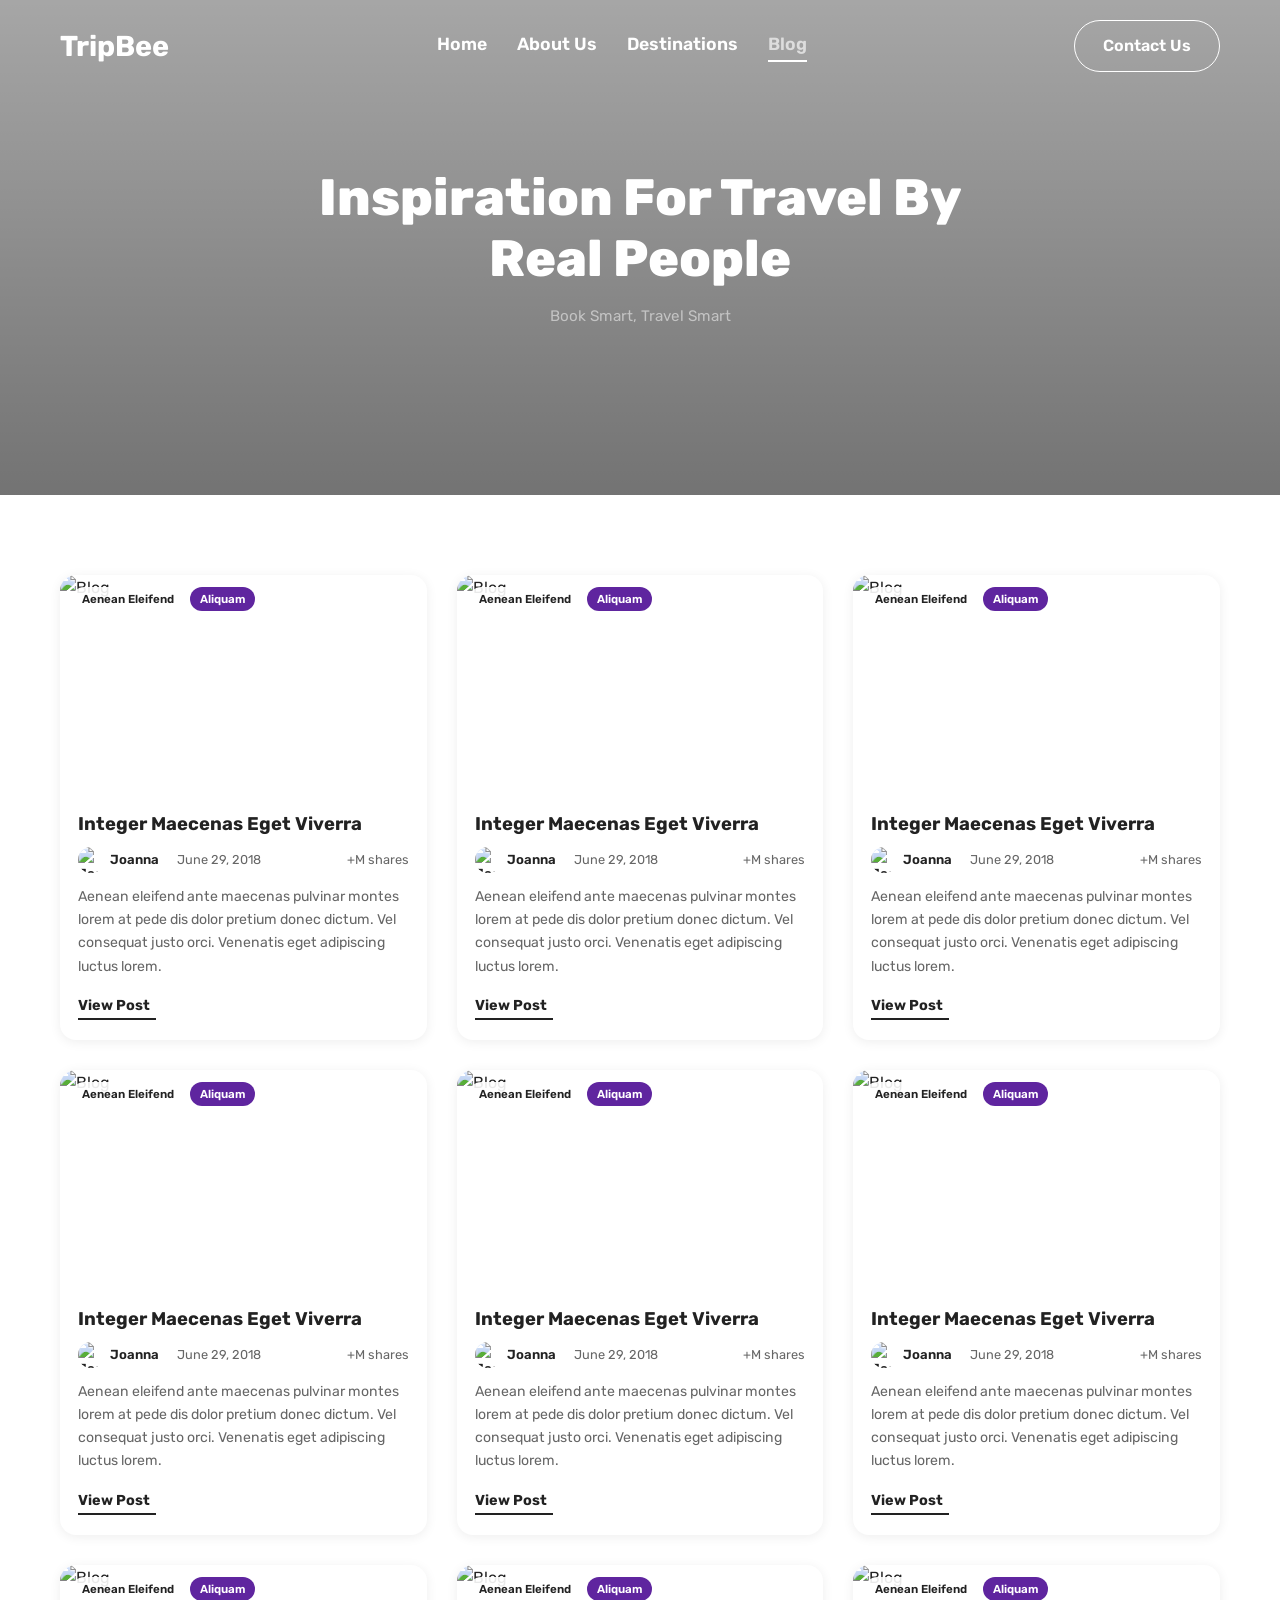
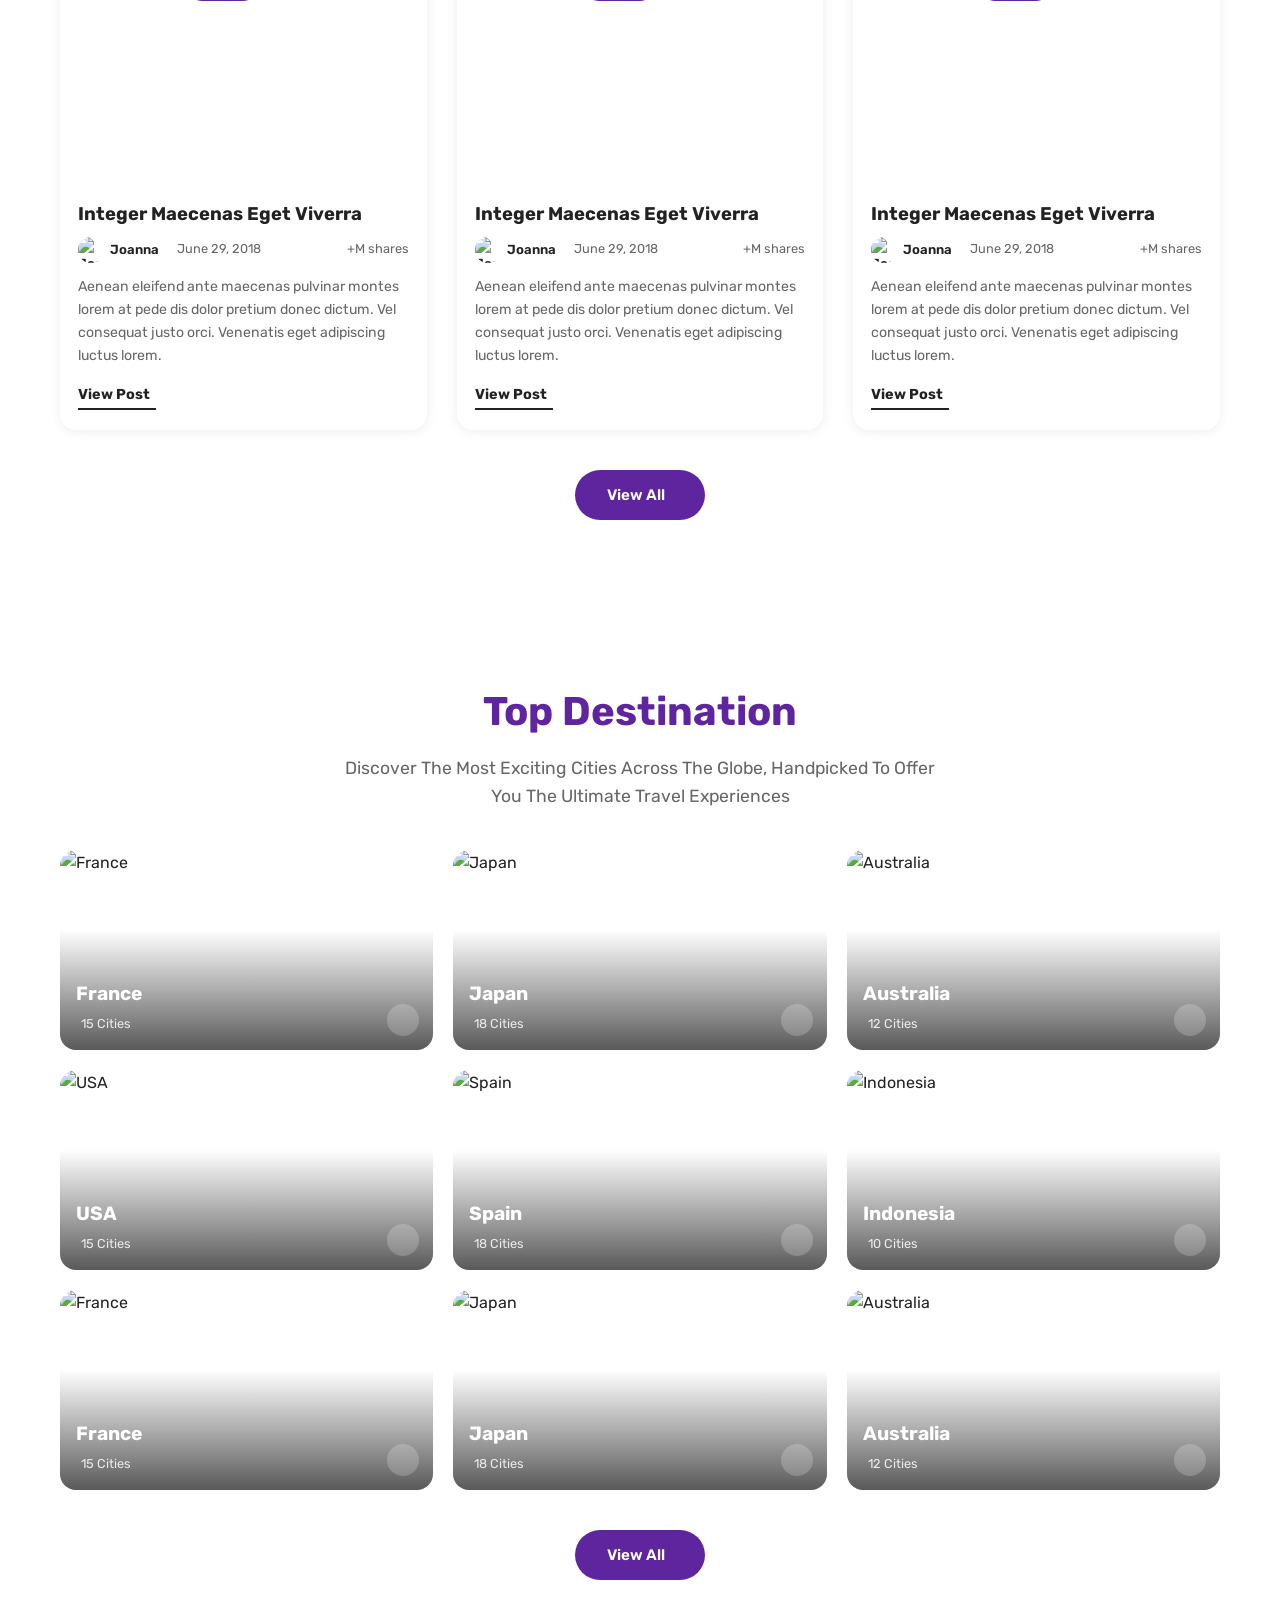
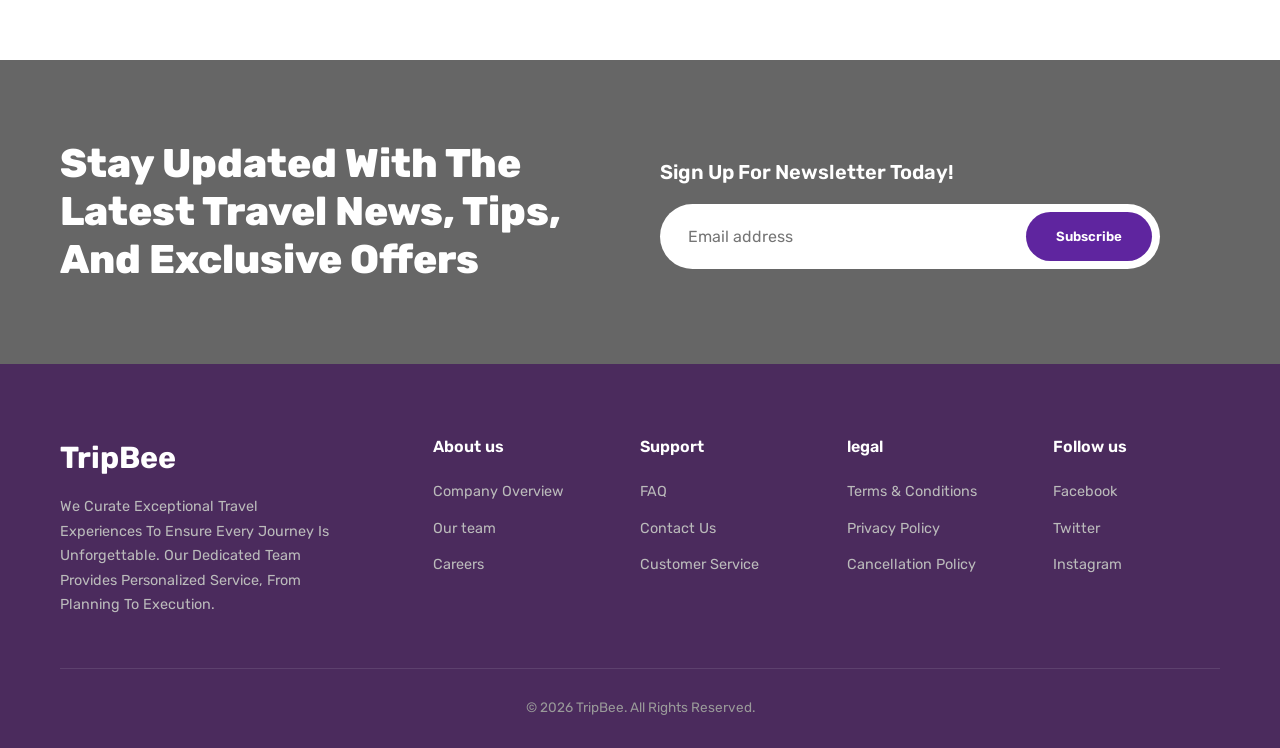
==== Blog.html @ 68df9c12 "First Commit" ====
<!DOCTYPE html>
<html lang="en">

<head>
    <meta charset="UTF-8" />
    <meta name="viewport" content="width=device-width, initial-scale=1.0" />
    <title>TripBee – Blog</title>
    <link rel="preconnect" href="https://fonts.googleapis.com" />
    <link href="https://fonts.googleapis.com/css2?family=Rubik:wght@300;400;500;600;700;800;900&display=swap"
        rel="stylesheet" />
    <!-- Hugeicons -->
    <link rel="stylesheet" href="https://cdn.hugeicons.com/font/hgi-stroke-rounded.css" />
    <link rel="stylesheet" href="style.css" />
</head>

<body class="page-blog">

    <!-- HEADER -->
    <header>
        <div class="container">
            <div class="logo">TripBee</div>
            <nav class="nav-links">
                <a href="./index.html">Home</a>
                <a href="./About.html">About Us</a>
                <a href="#">Destinations</a>
                <a href="./Blog.html" class="active">Blog</a>
            </nav>
            <a href="#" class="btn btn-outline">Contact Us</a>
        </div>
    </header>

    <!-- HERO -->
    <section class="hero">
        <h1>Inspiration For Travel By Real People</h1>
        <div class="hero-breadcrumb">
            <span>Book Smart, Travel Smart</span>
        </div>
    </section>

    <!-- BLOG SECTION -->
    <section class="blog-section">
        <div class="container">
            <div class="blog-grid">

                <!-- Card 1 -->
                <div class="blog-card">
                    <div class="blog-img-wrap">
                        <img src="https://images.unsplash.com/photo-1476514525535-07fb3b4ae5f1?w=600&h=400&fit=crop"
                            alt="Blog" />
                        <div class="blog-tags"><span class="tag">Aenean Eleifend</span><span
                                class="tag purple">Aliquam</span></div>
                        <div class="blog-bookmark"><i class="hgi hgi-bookmark-01"></i></div>
                    </div>
                    <div class="blog-body">
                        <h3 class="blog-title">Integer Maecenas Eget Viverra</h3>
                        <div class="blog-meta">
                            <div class="blog-author">
                                <img class="author-avatar" src="https://i.pravatar.cc/40?img=1" alt="Joanna" />
                                Joanna
                            </div>
                            <div class="blog-date"><i class="hgi hgi-calendar-03"></i> June 29, 2018</div>
                            <div class="blog-shares"><i class="hgi hgi-share-01"></i> +M shares</div>
                        </div>
                        <p class="blog-excerpt">Aenean eleifend ante maecenas pulvinar montes lorem at pede dis dolor
                            pretium donec dictum. Vel consequat justo orci. Venenatis eget adipiscing luctus lorem.</p>
                        <a href="#" class="view-post">View Post <i class="hgi hgi-arrow-right-01"></i></a>
                    </div>
                </div>

                <!-- Card 2 -->
                <div class="blog-card">
                    <div class="blog-img-wrap">
                        <img src="https://images.unsplash.com/photo-1501555088652-021faa106b9b?w=600&h=400&fit=crop"
                            alt="Blog" />
                        <div class="blog-tags"><span class="tag">Aenean Eleifend</span><span
                                class="tag purple">Aliquam</span></div>
                        <div class="blog-bookmark"><i class="hgi hgi-bookmark-01"></i></div>
                    </div>
                    <div class="blog-body">
                        <h3 class="blog-title">Integer Maecenas Eget Viverra</h3>
                        <div class="blog-meta">
                            <div class="blog-author">
                                <img class="author-avatar" src="https://i.pravatar.cc/40?img=5" alt="Joanna" />
                                Joanna
                            </div>
                            <div class="blog-date"><i class="hgi hgi-calendar-03"></i> June 29, 2018</div>
                            <div class="blog-shares"><i class="hgi hgi-share-01"></i> +M shares</div>
                        </div>
                        <p class="blog-excerpt">Aenean eleifend ante maecenas pulvinar montes lorem at pede dis dolor
                            pretium donec dictum. Vel consequat justo orci. Venenatis eget adipiscing luctus lorem.</p>
                        <a href="#" class="view-post">View Post <i class="hgi hgi-arrow-right-01"></i></a>
                    </div>
                </div>

                <!-- Card 3 -->
                <div class="blog-card">
                    <div class="blog-img-wrap">
                        <img src="https://images.unsplash.com/photo-1469854523086-cc02fe5d8800?w=600&h=400&fit=crop"
                            alt="Blog" />
                        <div class="blog-tags"><span class="tag">Aenean Eleifend</span><span
                                class="tag purple">Aliquam</span></div>
                        <div class="blog-bookmark"><i class="hgi hgi-bookmark-01"></i></div>
                    </div>
                    <div class="blog-body">
                        <h3 class="blog-title">Integer Maecenas Eget Viverra</h3>
                        <div class="blog-meta">
                            <div class="blog-author">
                                <img class="author-avatar" src="https://i.pravatar.cc/40?img=9" alt="Joanna" />
                                Joanna
                            </div>
                            <div class="blog-date"><i class="hgi hgi-calendar-03"></i> June 29, 2018</div>
                            <div class="blog-shares"><i class="hgi hgi-share-01"></i> +M shares</div>
                        </div>
                        <p class="blog-excerpt">Aenean eleifend ante maecenas pulvinar montes lorem at pede dis dolor
                            pretium donec dictum. Vel consequat justo orci. Venenatis eget adipiscing luctus lorem.</p>
                        <a href="#" class="view-post">View Post <i class="hgi hgi-arrow-right-01"></i></a>
                    </div>
                </div>

                <!-- Card 4 -->
                <div class="blog-card">
                    <div class="blog-img-wrap">
                        <img src="https://images.unsplash.com/photo-1528543606781-2f6e6857f318?w=600&h=400&fit=crop"
                            alt="Blog" />
                        <div class="blog-tags"><span class="tag">Aenean Eleifend</span><span
                                class="tag purple">Aliquam</span></div>
                        <div class="blog-bookmark"><i class="hgi hgi-bookmark-01"></i></div>
                    </div>
                    <div class="blog-body">
                        <h3 class="blog-title">Integer Maecenas Eget Viverra</h3>
                        <div class="blog-meta">
                            <div class="blog-author">
                                <img class="author-avatar" src="https://i.pravatar.cc/40?img=12" alt="Joanna" />
                                Joanna
                            </div>
                            <div class="blog-date"><i class="hgi hgi-calendar-03"></i> June 29, 2018</div>
                            <div class="blog-shares"><i class="hgi hgi-share-01"></i> +M shares</div>
                        </div>
                        <p class="blog-excerpt">Aenean eleifend ante maecenas pulvinar montes lorem at pede dis dolor
                            pretium donec dictum. Vel consequat justo orci. Venenatis eget adipiscing luctus lorem.</p>
                        <a href="#" class="view-post">View Post <i class="hgi hgi-arrow-right-01"></i></a>
                    </div>
                </div>

                <!-- Card 5 -->
                <div class="blog-card">
                    <div class="blog-img-wrap">
                        <img src="https://images.unsplash.com/photo-1503220317375-aaad61436b1b?w=600&h=400&fit=crop"
                            alt="Blog" />
                        <div class="blog-tags"><span class="tag">Aenean Eleifend</span><span
                                class="tag purple">Aliquam</span></div>
                        <div class="blog-bookmark"><i class="hgi hgi-bookmark-01"></i></div>
                    </div>
                    <div class="blog-body">
                        <h3 class="blog-title">Integer Maecenas Eget Viverra</h3>
                        <div class="blog-meta">
                            <div class="blog-author">
                                <img class="author-avatar" src="https://i.pravatar.cc/40?img=16" alt="Joanna" />
                                Joanna
                            </div>
                            <div class="blog-date"><i class="hgi hgi-calendar-03"></i> June 29, 2018</div>
                            <div class="blog-shares"><i class="hgi hgi-share-01"></i> +M shares</div>
                        </div>
                        <p class="blog-excerpt">Aenean eleifend ante maecenas pulvinar montes lorem at pede dis dolor
                            pretium donec dictum. Vel consequat justo orci. Venenatis eget adipiscing luctus lorem.</p>
                        <a href="#" class="view-post">View Post <i class="hgi hgi-arrow-right-01"></i></a>
                    </div>
                </div>

                <!-- Card 6 -->
                <div class="blog-card">
                    <div class="blog-img-wrap">
                        <img src="https://images.unsplash.com/photo-1488085061387-422e29b40080?w=600&h=400&fit=crop"
                            alt="Blog" />
                        <div class="blog-tags"><span class="tag">Aenean Eleifend</span><span
                                class="tag purple">Aliquam</span></div>
                        <div class="blog-bookmark"><i class="hgi hgi-bookmark-01"></i></div>
                    </div>
                    <div class="blog-body">
                        <h3 class="blog-title">Integer Maecenas Eget Viverra</h3>
                        <div class="blog-meta">
                            <div class="blog-author">
                                <img class="author-avatar" src="https://i.pravatar.cc/40?img=20" alt="Joanna" />
                                Joanna
                            </div>
                            <div class="blog-date"><i class="hgi hgi-calendar-03"></i> June 29, 2018</div>
                            <div class="blog-shares"><i class="hgi hgi-share-01"></i> +M shares</div>
                        </div>
                        <p class="blog-excerpt">Aenean eleifend ante maecenas pulvinar montes lorem at pede dis dolor
                            pretium donec dictum. Vel consequat justo orci. Venenatis eget adipiscing luctus lorem.</p>
                        <a href="#" class="view-post">View Post <i class="hgi hgi-arrow-right-01"></i></a>
                    </div>
                </div>

                <!-- Card 7 -->
                <div class="blog-card">
                    <div class="blog-img-wrap">
                        <img src="https://images.unsplash.com/photo-1507525428034-b723cf961d3e?w=600&h=400&fit=crop"
                            alt="Blog" />
                        <div class="blog-tags"><span class="tag">Aenean Eleifend</span><span
                                class="tag purple">Aliquam</span></div>
                        <div class="blog-bookmark"><i class="hgi hgi-bookmark-01"></i></div>
                    </div>
                    <div class="blog-body">
                        <h3 class="blog-title">Integer Maecenas Eget Viverra</h3>
                        <div class="blog-meta">
                            <div class="blog-author">
                                <img class="author-avatar" src="https://i.pravatar.cc/40?img=23" alt="Joanna" />
                                Joanna
                            </div>
                            <div class="blog-date"><i class="hgi hgi-calendar-03"></i> June 29, 2018</div>
                            <div class="blog-shares"><i class="hgi hgi-share-01"></i> +M shares</div>
                        </div>
                        <p class="blog-excerpt">Aenean eleifend ante maecenas pulvinar montes lorem at pede dis dolor
                            pretium donec dictum. Vel consequat justo orci. Venenatis eget adipiscing luctus lorem.</p>
                        <a href="#" class="view-post">View Post <i class="hgi hgi-arrow-right-01"></i></a>
                    </div>
                </div>

                <!-- Card 8 -->
                <div class="blog-card">
                    <div class="blog-img-wrap">
                        <img src="https://images.unsplash.com/photo-1469854523086-cc02fe5d8800?w=600&h=400&fit=crop"
                            alt="Blog" />
                        <div class="blog-tags"><span class="tag">Aenean Eleifend</span><span
                                class="tag purple">Aliquam</span></div>
                        <div class="blog-bookmark"><i class="hgi hgi-bookmark-01"></i></div>
                    </div>
                    <div class="blog-body">
                        <h3 class="blog-title">Integer Maecenas Eget Viverra</h3>
                        <div class="blog-meta">
                            <div class="blog-author">
                                <img class="author-avatar" src="https://i.pravatar.cc/40?img=27" alt="Joanna" />
                                Joanna
                            </div>
                            <div class="blog-date"><i class="hgi hgi-calendar-03"></i> June 29, 2018</div>
                            <div class="blog-shares"><i class="hgi hgi-share-01"></i> +M shares</div>
                        </div>
                        <p class="blog-excerpt">Aenean eleifend ante maecenas pulvinar montes lorem at pede dis dolor
                            pretium donec dictum. Vel consequat justo orci. Venenatis eget adipiscing luctus lorem.</p>
                        <a href="#" class="view-post">View Post <i class="hgi hgi-arrow-right-01"></i></a>
                    </div>
                </div>

                <!-- Card 9 -->
                <div class="blog-card">
                    <div class="blog-img-wrap">
                        <img src="https://images.unsplash.com/photo-1452421822248-d4c2b47f0c81?w=600&h=400&fit=crop"
                            alt="Blog" />
                        <div class="blog-tags"><span class="tag">Aenean Eleifend</span><span
                                class="tag purple">Aliquam</span></div>
                        <div class="blog-bookmark"><i class="hgi hgi-bookmark-01"></i></div>
                    </div>
                    <div class="blog-body">
                        <h3 class="blog-title">Integer Maecenas Eget Viverra</h3>
                        <div class="blog-meta">
                            <div class="blog-author">
                                <img class="author-avatar" src="https://i.pravatar.cc/40?img=30" alt="Joanna" />
                                Joanna
                            </div>
                            <div class="blog-date"><i class="hgi hgi-calendar-03"></i> June 29, 2018</div>
                            <div class="blog-shares"><i class="hgi hgi-share-01"></i> +M shares</div>
                        </div>
                        <p class="blog-excerpt">Aenean eleifend ante maecenas pulvinar montes lorem at pede dis dolor
                            pretium donec dictum. Vel consequat justo orci. Venenatis eget adipiscing luctus lorem.</p>
                        <a href="#" class="view-post">View Post <i class="hgi hgi-arrow-right-01"></i></a>
                    </div>
                </div>

            </div><!-- /blog-grid -->

            <div class="view-all-wrap">
                <a href="#" class="btn-view-all">View All <i class="hgi hgi-arrow-right-01"></i></a>
            </div>
        </div>
    </section>

    <!-- TOP DESTINATION -->
    <section class="destinations">
        <div class="container">
            <h2 class="section-title text-center">Top Destination</h2>
            <p class="section-subtitle text-center">Discover The Most Exciting Cities Across The Globe, Handpicked To
                Offer You The Ultimate Travel Experiences</p>

            <div class="dest-grid">

                <div class="dest-card">
                    <img src="https://images.unsplash.com/photo-1499856871958-5b9357976b82?w=600&h=400&fit=crop"
                        alt="France" />
                    <div class="dest-overlay">
                        <div class="dest-name">France</div>
                        <div class="dest-cities"><i class="hgi hgi-building-04"></i> 15 Cities</div>
                    </div>
                    <div class="dest-arrow"><i class="hgi hgi-arrow-right-01"></i></div>
                </div>

                <div class="dest-card">
                    <img src="https://images.unsplash.com/photo-1490806843957-31f4c9a91c65?w=600&h=400&fit=crop"
                        alt="Japan" />
                    <div class="dest-overlay">
                        <div class="dest-name">Japan</div>
                        <div class="dest-cities"><i class="hgi hgi-building-04"></i> 18 Cities</div>
                    </div>
                    <div class="dest-arrow"><i class="hgi hgi-arrow-right-01"></i></div>
                </div>

                <div class="dest-card">
                    <img src="https://images.unsplash.com/photo-1506973035872-a4ec16b8e8d9?w=600&h=400&fit=crop"
                        alt="Australia" />
                    <div class="dest-overlay">
                        <div class="dest-name">Australia</div>
                        <div class="dest-cities"><i class="hgi hgi-building-04"></i> 12 Cities</div>
                    </div>
                    <div class="dest-arrow"><i class="hgi hgi-arrow-right-01"></i></div>
                </div>

                <div class="dest-card">
                    <img src="https://images.unsplash.com/photo-1485738422979-f5c462d49f74?w=600&h=400&fit=crop"
                        alt="USA" />
                    <div class="dest-overlay">
                        <div class="dest-name">USA</div>
                        <div class="dest-cities"><i class="hgi hgi-building-04"></i> 15 Cities</div>
                    </div>
                    <div class="dest-arrow"><i class="hgi hgi-arrow-right-01"></i></div>
                </div>

                <div class="dest-card">
                    <img src="https://images.unsplash.com/photo-1539037116277-4db20889f2d4?w=600&h=400&fit=crop"
                        alt="Spain" />
                    <div class="dest-overlay">
                        <div class="dest-name">Spain</div>
                        <div class="dest-cities"><i class="hgi hgi-building-04"></i> 18 Cities</div>
                    </div>
                    <div class="dest-arrow"><i class="hgi hgi-arrow-right-01"></i></div>
                </div>

                <div class="dest-card">
                    <img src="https://images.unsplash.com/photo-1537996194471-e657df975ab4?w=600&h=400&fit=crop"
                        alt="Indonesia" />
                    <div class="dest-overlay">
                        <div class="dest-name">Indonesia</div>
                        <div class="dest-cities"><i class="hgi hgi-building-04"></i> 10 Cities</div>
                    </div>
                    <div class="dest-arrow"><i class="hgi hgi-arrow-right-01"></i></div>
                </div>

                <div class="dest-card">
                    <img src="https://images.unsplash.com/photo-1499856871958-5b9357976b82?w=600&h=400&fit=crop"
                        alt="France" />
                    <div class="dest-overlay">
                        <div class="dest-name">France</div>
                        <div class="dest-cities"><i class="hgi hgi-building-04"></i> 15 Cities</div>
                    </div>
                    <div class="dest-arrow"><i class="hgi hgi-arrow-right-01"></i></div>
                </div>

                <div class="dest-card">
                    <img src="https://images.unsplash.com/photo-1490806843957-31f4c9a91c65?w=600&h=400&fit=crop"
                        alt="Japan" />
                    <div class="dest-overlay">
                        <div class="dest-name">Japan</div>
                        <div class="dest-cities"><i class="hgi hgi-building-04"></i> 18 Cities</div>
                    </div>
                    <div class="dest-arrow"><i class="hgi hgi-arrow-right-01"></i></div>
                </div>

                <div class="dest-card">
                    <img src="https://images.unsplash.com/photo-1506973035872-a4ec16b8e8d9?w=600&h=400&fit=crop"
                        alt="Australia" />
                    <div class="dest-overlay">
                        <div class="dest-name">Australia</div>
                        <div class="dest-cities"><i class="hgi hgi-building-04"></i> 12 Cities</div>
                    </div>
                    <div class="dest-arrow"><i class="hgi hgi-arrow-right-01"></i></div>
                </div>

            </div><!-- /dest-grid -->

            <div class="view-all-wrap">
                <a href="#" class="btn-view-all">View All <i class="hgi hgi-arrow-right-01"></i></a>
            </div>
        </div>
    </section>

    <!-- NEWSLETTER -->
    <section class="newsletter">
        <div class="container">
            <h2>Stay Updated With The Latest Travel News, Tips, And Exclusive Offers</h2>
            <div class="newsletter-right">
                <p>Sign Up For Newsletter Today!</p>
                <div class="newsletter-form">
                    <input type="email" placeholder="Email address" />
                    <button>Subscribe</button>
                </div>
            </div>
        </div>
    </section>

    <!-- FOOTER -->
    <footer>
        <div class="container">
            <div class="footer-grid">
                <div class="footer-brand">
                    <h3>TripBee</h3>
                    <p>We Curate Exceptional Travel Experiences To Ensure Every Journey Is Unforgettable. Our Dedicated
                        Team Provides Personalized Service, From Planning To Execution.</p>
                </div>
                <div class="footer-col">
                    <h4>About us</h4>
                    <ul>
                        <li><a href="#">Company Overview</a></li>
                        <li><a href="#">Our team</a></li>
                        <li><a href="#">Careers</a></li>
                    </ul>
                </div>
                <div class="footer-col">
                    <h4>Support</h4>
                    <ul>
                        <li><a href="#">FAQ</a></li>
                        <li><a href="#">Contact Us</a></li>
                        <li><a href="#">Customer Service</a></li>
                    </ul>
                </div>
                <div class="footer-col">
                    <h4>legal</h4>
                    <ul>
                        <li><a href="#">Terms &amp; Conditions</a></li>
                        <li><a href="#">Privacy Policy</a></li>
                        <li><a href="#">Cancellation Policy</a></li>
                    </ul>
                </div>
                <div class="footer-col">
                    <h4>Follow us</h4>
                    <ul>
                        <li><a href="#">Facebook</a></li>
                        <li><a href="#">Twitter</a></li>
                        <li><a href="#">Instagram</a></li>
                    </ul>
                </div>
            </div>
            <div class="footer-bottom">
                <p>&copy; 2026 TripBee. All Rights Reserved.</p>
            </div>
        </div>
    </footer>

</body>

</html>
---- style.css ----
@import url('https://fonts.googleapis.com/css2?family=Rubik:wght@300;400;500;600;700;800;900&display=swap');

:root {
  --primary: #5f259f;
  --primary-hover: #4a1c7c;
  --dark-bg: #2d1c4d;
  --text-dark: #222222;
  --text-light: #666666;
  --white: #ffffff;
  --light-gray: #f4f4f4;
  --border-color: #e0e0e0;
  --border-radius-sm: 8px;
  --border-radius-md: 16px;
  --border-radius-lg: 24px;
}

* {
  margin: 0;
  padding: 0;
  box-sizing: border-box;
  font-family: 'Rubik', sans-serif;
}

body {
  color: var(--text-dark);
  line-height: 1.6;
  overflow-x: hidden;
}

a {
  text-decoration: none;
  color: inherit;
}

ul {
  list-style: none;
}

/* ── UTILITIES ── */
.container {
  max-width: 1200px;
  margin: 0 auto;
  padding: 0 20px;
}

.text-center {
  text-align: center;
}

.text-left {
  text-align: left;
}

.section-title {
  font-size: 2.5rem;
  font-weight: 700;
  margin-bottom: 10px;
  color: var(--primary);
}

.section-title span {
  color: var(--primary);
}

.section-subtitle {
  color: var(--text-light);
  max-width: 600px;
  margin: 0 auto 40px auto;
  font-size: 1.1rem;
}

.btn {
  display: inline-block;
  padding: 12px 28px;
  border-radius: 30px;
  font-weight: 600;
  cursor: pointer;
  transition: all 0.3s ease;
  border: none;
  font-size: 1rem;
}

.btn-primary {
  background-color: var(--primary);
  color: var(--white);
}

.btn-primary:hover {
  background-color: var(--primary-hover);
}

.btn-outline {
  background-color: transparent;
  color: var(--white);
  border: 1px solid var(--white);
}

.btn-outline:hover {
  background-color: var(--white);
  color: var(--text-dark);
}

.btn-outline-primary {
  background-color: transparent;
  color: var(--primary);
  border: 1px solid var(--primary);
}

.btn-outline-primary:hover {
  background-color: var(--primary);
  color: var(--white);
}

/* ── HEADER & NAV ── */
header {
  position: absolute;
  top: 0;
  left: 0;
  width: 100%;
  z-index: 100;
  padding: 20px 0;
}

header .container {
  display: flex;
  justify-content: space-between;
  align-items: center;
}

.logo {
  font-size: 1.8rem;
  font-weight: 700;
  color: var(--white);
}

.nav-links {
  display: flex;
  gap: 30px;
}

.nav-links a {
  color: var(--white);
  font-weight: 600;
  font-size: 1.1rem;
  transition: color 0.3s;
}

.nav-links a:hover,
.nav-links a.active {
  color: #ddd;
}

.nav-links a.active {
  border-bottom: 2px solid var(--white);
  padding-bottom: 2px;
}

.mobile-menu-btn {
  display: none;
  color: var(--white);
  font-size: 1.5rem;
  background: none;
  border: none;
  cursor: pointer;
}

/* ── HERO (shared base) ── */
.hero {
  height: 100vh;
  min-height: 600px;
  background: linear-gradient(rgba(0, 0, 0, 0.4), rgba(0, 0, 0, 0.6)), url('assets/images/home/1.png') center/cover no-repeat;
  display: flex;
  flex-direction: column;
  justify-content: center;
  align-items: center;
  text-align: center;
  color: var(--white);
  padding: 0 20px;
}

.hero h1 {
  font-size: 4rem;
  font-weight: 800;
  margin-bottom: 20px;
  line-height: 1.2;
  max-width: 800px;
  text-transform: capitalize;
}

.hero p {
  font-size: 1.2rem;
  margin-bottom: 40px;
  max-width: 700px;
  opacity: 0.9;
}

/* Hero – About page override */
body.page-about .hero {
  height: 60vh;
  min-height: 420px;
  background: linear-gradient(rgba(0, 0, 0, .45), rgba(0, 0, 0, .65)),
    url('https://images.unsplash.com/photo-1506905925346-21bda4d32df4?w=1600') center/cover no-repeat;
}

body.page-about .hero h1 {
  font-size: 3.5rem;
  margin-bottom: 8px;
}

body.page-about .hero p {
  font-size: 1.1rem;
  opacity: .85;
  margin-bottom: 28px;
}

/* Hero – Blog page override */
body.page-blog .hero {
  height: 55vh;
  min-height: 380px;
  background: linear-gradient(rgba(0, 0, 0, .35), rgba(0, 0, 0, .55)),
    url('https://images.unsplash.com/photo-1501854140801-50d01698950b?w=1600') center/cover no-repeat;
}

body.page-blog .hero h1 {
  font-size: 3.2rem;
  margin-bottom: 14px;
  max-width: 700px;
}

/* ── SEARCH BAR (index) ── */
.search-bar {
  background: var(--white);
  padding: 10px;
  border-radius: 50px;
  display: flex;
  align-items: center;
  width: 100%;
  max-width: 700px;
  box-shadow: 0 10px 30px rgba(0, 0, 0, 0.2);
}

.search-input {
  flex: 1;
  border: none;
  padding: 15px 20px;
  font-size: 1.1rem;
  border-radius: 50px;
  outline: none;
  color: var(--text-dark);
}

.search-input::placeholder {
  color: #999;
}

.search-btn {
  background-color: var(--white);
  color: var(--primary);
  border: none;
  padding: 15px 30px;
  border-radius: 50px;
  font-size: 1.1rem;
  font-weight: 600;
  cursor: pointer;
  transition: background 0.3s;
}

.search-btn:hover {
  background-color: var(--primary-hover);
}

/* ── SOCIAL ICONS ── */
.social-icons {
  margin-top: 50px;
  display: flex;
  gap: 15px;
  align-items: center;
  justify-content: center;
}

body.page-about .social-icons {
  margin-top: 0;
  gap: 12px;
}

.social-icon {
  width: 40px;
  height: 40px;
  border-radius: 50%;
  border: 1px solid rgba(255, 255, 255, 0.5);
  display: flex;
  align-items: center;
  justify-content: center;
  color: var(--white);
  transition: all 0.3s;
  cursor: pointer;
}

body.page-about .social-icon {
  width: 38px;
  height: 38px;
  font-size: .95rem;
}

.social-icon:hover {
  background: var(--white);
  color: var(--text-dark);
}

/* ── HERO BREADCRUMB (blog) ── */
.hero-breadcrumb {
  display: flex;
  gap: 8px;
  align-items: center;
  font-size: .95rem;
  opacity: .85;
}

.hero-breadcrumb span {
  opacity: .6;
}

/* ── INTRO SECTION (index) ── */
.intro {
  padding: 80px 0;
}

.intro .container {
  display: flex;
  align-items: center;
  gap: 60px;
}

.intro-content {
  flex: 1;
}

.intro-content h2 {
  font-size: 2.8rem;
  line-height: 1.2;
  margin-bottom: 20px;
  color: var(--text-dark);
}

.intro-content h2 span {
  color: var(--primary);
}

.intro-content p {
  color: var(--text-light);
  margin-bottom: 40px;
  font-size: 1.1rem;
}

.stats {
  display: flex;
  gap: 40px;
}

.intro-images {
  flex: 1;
  display: grid;
  grid-template-columns: 1fr 1fr;
  grid-template-rows: auto auto;
  gap: 20px;
}

.img-large {
  grid-column: 1 / -1;
  height: 250px;
  border-radius: var(--border-radius-md);
  object-fit: cover;
  width: 100%;
}

.img-small {
  height: 150px;
  border-radius: var(--border-radius-md);
  object-fit: cover;
  width: 100%;
}

/* ── GATEWAY / INTRO (about) ── */
.gateway {
  padding: 80px 0;
}

.gateway .container {
  display: flex;
  align-items: flex-start;
  gap: 60px;
}

.gateway-left {
  flex: 1;
}

.gateway-left h2 {
  font-size: 2.4rem;
  font-weight: 700;
  margin-bottom: 16px;
  color: var(--text-dark);
}

.gateway-left h2 span {
  color: var(--primary);
}

.gateway-left p {
  color: var(--text-light);
  font-size: 1rem;
  line-height: 1.7;
}

/* ── TIMELINE (about) ── */
.timeline {
  padding: 40px 0 80px;
}

.timeline-grid {
  display: grid;
  grid-template-columns: repeat(4, 1fr);
  gap: 24px;
  margin-top: 0;
}

.timeline-item {
  position: relative;
}

.timeline-year {
  display: inline-flex;
  align-items: center;
  gap: 6px;
  color: var(--primary);
  font-weight: 700;
  font-size: 1rem;
  margin-bottom: 10px;
}

.timeline-year::before {
  content: '✦';
  font-size: .7rem;
}

.timeline-item h4 {
  font-size: 1.05rem;
  font-weight: 700;
  margin-bottom: 8px;
  color: var(--text-dark);
}

.timeline-item p {
  font-size: .9rem;
  color: var(--text-light);
  line-height: 1.6;
}

/* ── VIDEO SECTION (about) ── */
.video-section {
  padding: 60px 0;
  background: var(--white);
}

.video-section .section-title {
  color: var(--text-dark);
  text-align: center;
}

.video-section .section-title span {
  color: var(--primary);
}

.video-wrapper {
  position: relative;
  margin-top: 30px;
  border-radius: var(--border-radius-lg);
  overflow: hidden;
  height: 420px;
  background: url('https://images.unsplash.com/photo-1501854140801-50d01698950b?w=1400') center/cover no-repeat;
}

.video-overlay {
  position: absolute;
  inset: 0;
  background: rgba(0, 0, 0, .3);
  display: flex;
  align-items: center;
  justify-content: center;
}

.play-btn {
  width: 70px;
  height: 70px;
  border-radius: 50%;
  background: rgba(255, 255, 255, .9);
  display: flex;
  align-items: center;
  justify-content: center;
  font-size: 1.6rem;
  color: var(--primary);
  cursor: pointer;
  transition: transform .3s;
}

.play-btn:hover {
  transform: scale(1.1);
}

/* ── VISION & MISSION (about) ── */
.vision-mission {
  padding: 80px 0;
}

.vision-mission .container {
  display: flex;
  gap: 60px;
  align-items: flex-start;
}

.vision-col {
  flex: 1;
}

.vision-col h2 {
  font-size: 2rem;
  font-weight: 700;
  margin-bottom: 16px;
  color: var(--text-dark);
}

.vision-col p {
  color: var(--text-light);
  font-size: .95rem;
  margin-bottom: 30px;
}

.vision-img {
  width: 100%;
  height: 280px;
  object-fit: cover;
  border-radius: var(--border-radius-md);
  background: url('https://images.unsplash.com/photo-1464822759023-fed622ff2c3b?w=800') center/cover;
}

.mission-col {
  flex: 1;
}

.mission-col h2 {
  font-size: 2rem;
  font-weight: 700;
  margin-bottom: 20px;
  color: var(--text-dark);
}

.mission-item {
  display: flex;
  gap: 16px;
  margin-bottom: 24px;
  align-items: flex-start;
}

.mission-num {
  min-width: 28px;
  height: 28px;
  border-radius: 50%;
  background: var(--primary);
  color: var(--white);
  font-size: .85rem;
  font-weight: 700;
  display: flex;
  align-items: center;
  justify-content: center;
  margin-top: 2px;
}

.mission-text h4 {
  font-size: 1rem;
  font-weight: 700;
  margin-bottom: 4px;
  color: var(--text-dark);
}

.mission-text p {
  font-size: .88rem;
  color: var(--text-light);
  line-height: 1.6;
}

/* ── STATS BANNER (about) ── */
.stats-banner {
  background: var(--dark-bg);
  padding: 60px 0;
}

.stats-banner .container {
  display: flex;
  justify-content: center;
  gap: 80px;
}

.stats-banner .stat-item {
  text-align: center;
}

.stats-banner .stat-item h3 {
  font-size: 2.8rem;
  font-weight: 800;
  color: var(--white);
  margin-bottom: 6px;
}

.stats-banner .stat-item p {
  color: #bbb;
  font-size: .95rem;
}

/* ── STAT ITEM (index intro) ── */
.stat-item h3 {
  font-size: 2.2rem;
  font-weight: 800;
  color: var(--text-dark);
  margin-bottom: 5px;
}

.stat-item p {
  color: var(--text-light);
  font-size: 0.95rem;
  margin: 0;
}

/* ── DIVERSE TOURS CAROUSEL (index) ── */
.diverse-tours {
  padding: 80px 0;
  background-color: var(--white);
}

.tours-header {
  text-align: center;
  margin-bottom: 40px;
  position: relative;
}

.carousel-controls {
  display: flex;
  justify-content: center;
  gap: 15px;
  margin-bottom: 40px;
}

.control-btn {
  width: 75px;
  height: 46px;
  border-radius: 30px;
  border: 1px solid var(--primary);
  background: transparent;
  color: var(--primary);
  display: flex;
  align-items: center;
  justify-content: center;
  cursor: pointer;
  transition: all 0.3s;
  font-size: 1.1rem;
}

.control-btn.active,
.control-btn:hover {
  background: rgba(95, 37, 159, 0.9);
  border-color: rgba(95, 37, 159, 0.9);
  color: var(--white);
}

.tours-grid {
  display: grid;
  grid-template-columns: repeat(4, 1fr);
  gap: 20px;
}

.tour-card-tall {
  position: relative;
  height: 420px;
  border-radius: 24px;
  overflow: hidden;
  cursor: pointer;
  transition: transform 0.4s ease, box-shadow 0.4s ease;
}

.tour-card-tall:hover {
  transform: translateY(-8px);
  box-shadow: 0 16px 32px rgba(0, 0, 0, 0.15);
}

.tour-card-tall>img {
  width: 100%;
  height: 100%;
  object-fit: cover;
  transition: transform 0.6s ease;
}

.tour-card-tall:hover>img {
  transform: scale(1.06);
}

.tour-card-overlay {
  position: absolute;
  bottom: 0;
  left: 0;
  width: 100%;
  padding: 60px 20px 25px;
  background: linear-gradient(transparent, rgba(0, 0, 0, 0.85));
  color: var(--white);
  text-align: center;
  display: flex;
  flex-direction: column;
  align-items: center;
}

.tour-card-overlay h3 {
  font-size: 2rem;
  font-weight: 700;
  margin-bottom: 5px;
  letter-spacing: -0.5px;
}

.tour-country {
  font-size: 0.95rem;
  color: #ebebeb;
  margin-bottom: 12px;
  display: flex;
  align-items: center;
  justify-content: center;
  gap: 8px;
}

.flag-icon {
  width: 24px;
  height: 24px;
  border-radius: 50%;
  object-fit: cover;
}

.tour-stats {
  font-size: 0.85rem;
  color: #ffffff;
  font-weight: 500;
}

.tour-btn {
  background: var(--white);
  color: var(--primary);
  border: none;
  padding: 10px 24px;
  border-radius: 30px;
  font-size: 0.9rem;
  font-weight: 700;
  cursor: pointer;
  transition: 0.3s;
  box-shadow: 0 4px 10px rgba(0, 0, 0, 0.2);
}

.tour-btn:hover {
  background: #f8f8f8;
  transform: translateY(-2px);
}

/* ── WHY CHOOSE ── */
.why-choose {
  padding: 80px 0;
}

.why-choose .container {
  display: flex;
  align-items: center;
  gap: 60px;
}

.why-img-wrap {
  flex: 1;
}

.why-img {
  flex: 1;
  width: 55%;
  height: 450px;
  border-radius: var(--border-radius-lg);
  object-fit: cover;
  display: block;
}

body.page-about .why-img {
  height: 460px;
  background: url('https://images.unsplash.com/photo-1506905925346-21bda4d32df4?w=800') center/cover;
}

.why-content {
  flex: 1;
}

.why-content h2 {
  font-size: 2.5rem;
  font-weight: 700;
  margin-bottom: 30px;
}

.why-content h2 span {
  color: var(--primary);
}

.features-grid {
  display: grid;
  grid-template-columns: 1fr 1fr;
  gap: 30px;
}

.feature-item {
  display: flex;
  flex-direction: column;
  gap: 15px;
}

.feature-icon {
  width: 50px;
  height: 50px;
  background-color: rgba(250, 250, 250, 0.1);
  color: var(--primary);
  border-radius: 12px;
  display: flex;
  align-items: center;
  justify-content: center;
  font-size: 1.5rem;
}

.feature-item h3 {
  font-size: 1.2rem;
  color: var(--text-dark);
}

.feature-item p {
  color: var(--text-light);
  font-size: 0.95rem;
}

/* ── POPULAR TOURS (index) ── */
.popular-bg {
  padding: 80px 0;
  background-color: var(--white);
}

.popular-bg .section-header {
  text-align: center;
  margin-bottom: 40px;
}

.popular-grid {
  display: grid;
  grid-template-columns: repeat(3, 1fr);
  gap: 30px;
  margin-top: 40px;
  max-width: 1200px;
  margin-left: auto;
  margin-right: auto;
  padding: 0 20px;
}

.popular-card {
  display: flex;
  flex-direction: column;
}

.popular-card img {
  height: 380px;
  width: 100%;
  object-fit: cover;
  border-radius: var(--border-radius-lg);
  margin-bottom: 20px;
}

.popular-info {
  display: flex;
  justify-content: space-between;
  align-items: flex-start;
  padding: 0 5px;
}

.popular-info-left {
  display: flex;
  flex-direction: column;
  gap: 6px;
  font-family: 'Manrope', sans-serif;
  font-style: normal;
}

.popular-name {

  font-weight: 300;
  font-size: 32px;
  line-height: 36px;
  display: flex;
  align-items: center;
  letter-spacing: -0.04em;
  text-transform: capitalize;
  color: #1C232D;
}

.popular-name strong {
  font-weight: 700;
}

.popular-meta {
  font-size: 1rem;
  color: #798897;
  margin-top: 5px;
}

.popular-info-right {
  display: flex;
  flex-direction: column;
  align-items: flex-end;
  gap: 2px;
}

.popular-from {
  font-size: 0.95rem;
  color: #798897;
}

.popular-price-amount {
  font-family: 'Manrope', sans-serif;
  font-size: 1.7rem;
  font-weight: 700;
  color: #1C232D;
  letter-spacing: -0.02em;
}

.text-right {
  text-align: right;
}

/* ── TEAM ── */
.team {
  padding: 80px 0;
  background: var(--white);
}

.team-grid {
  display: grid;
  grid-template-columns: repeat(4, 1fr);
  gap: 25px;
  margin-top: 40px;
}

.team-member {
  position: relative;
  border-radius: var(--border-radius-md);
  overflow: hidden;
  height: 350px;
}

.team-member img {
  width: 100%;
  height: 100%;
  object-fit: cover;
  display: block;
}

.member-info {
  position: absolute;
  bottom: 0;
  left: 0;
  width: 100%;
  padding: 20px;
  background: linear-gradient(transparent, rgba(0, 0, 0, 0.8));
  color: var(--white);
  text-align: center;
}

.member-info h3 {
  font-size: 1.2rem;
  margin-bottom: 5px;
}

.member-info p {
  color: #ccc;
  font-size: 0.9rem;
}

.member-tag {
  display: inline-block;
  background: var(--primary);
  color: var(--white);
  font-size: .75rem;
  padding: 2px 10px;
  border-radius: 20px;
  margin-bottom: 6px;
}

/* ── CTA BANNER (index) ── */
.cta-banner {
  background-color: #4B2B5D;
  padding: 80px 0;
  position: relative;
  overflow: hidden;
}

.cta-banner::before {
  content: '';
  position: absolute;
  top: 0;
  left: 0;
  width: 100%;
  height: 100%;
  background: url('https://upload.wikimedia.org/wikipedia/commons/8/80/World_map_-_low_resolution.svg') center/cover no-repeat;
  opacity: 8%;
}

.cta-content {
  position: relative;
  z-index: 1;
  text-align: center;
  color: var(--white);
  max-width: 700px;
  margin: 0 auto;
}

.cta-content h2 {
  font-size: 3rem;
  line-height: 1.2;
  margin-bottom: 20px;
}

.cta-content p {
  font-size: 1.1rem;
  margin-bottom: 30px;
  color: #ccc;
}

/* ── FAQ & CONTACT (index) ── */
.faq-contact {
  padding: 80px 0;
  background-color: #ffffff;
}

.faq-header {
  margin-bottom: 50px;
}

.faq-title {
  color: var(--primary);
  font-family: inherit;
  font-weight: 700;
  font-size: 32px;
  margin-bottom: 10px;
}

.faq-subtitle {
  color: #798897;
  font-size: 1rem;
}

.faq-contact .container {
  display: flex;
  gap: 60px;
  align-items: flex-start;
}

.faq-section {
  flex: 1.2;
}

.faq-list {
  display: flex;
  flex-direction: column;
  gap: 15px;
}

.faq-item {
  border: 1px solid #f0f0f0;
  border-radius: 12px;
  padding: 20px 25px;
  background: #ffffff;
  box-shadow: 0 4px 15px rgba(0, 0, 0, 0.02);
  transition: all 0.3s ease;
}

.faq-item.active {
  border: 1px solid var(--primary);
}

.faq-question {
  display: flex;
  justify-content: space-between;
  align-items: center;
  font-weight: 700;
  font-size: 1rem;
  color: var(--text-dark);
  cursor: pointer;
}

.faq-answer {
  margin-top: 15px;
  color: #798897;
  font-size: 0.95rem;
  line-height: 1.5;
}

.contact-section {
  flex: 0.8;
  background: var(--white);
  padding: 40px;
  border-radius: 12px;
  border: 1px solid var(--primary);
}

.contact-section h3 {
  margin-bottom: 30px;
  font-size: 1.4rem;
  text-align: center;
  font-weight: 700;
  color: var(--text-dark);
}

.form-group {
  margin-bottom: 20px;
}

.form-group label {
  display: block;
  font-size: 0.85rem;
  font-weight: 700;
  color: var(--text-dark);
  margin-bottom: 8px;
}

.form-group label .required {
  color: #E22A2A;
}

.form-group input,
.form-group textarea {
  width: 100%;
  padding: 12px 15px;
  border: 1px solid #e0e0e0;
  border-radius: 6px;
  font-size: 1rem;
  outline: none;
  font-family: inherit;
  transition: border-color 0.3s;
}

.form-group input:focus,
.form-group textarea:focus {
  border-color: var(--primary);
}

.form-group textarea {
  height: 100px;
  resize: vertical;
}

.form-submit {
  text-align: center;
  margin-top: 30px;
}

.btn-submit-outlined {
  background-color: transparent;
  color: var(--primary);
  border: 1px solid var(--primary);
  border-radius: 50px;
  padding: 10px 30px;
  font-size: 1rem;
  font-weight: 600;
  cursor: pointer;
  transition: 0.3s;
  display: inline-flex;
  align-items: center;
  gap: 8px;
}

.btn-submit-outlined:hover {
  background-color: rgba(95, 37, 159, 0.05);
}

/* ── EXPERT TEAM ── */
.team-grid {
  display: flex;
  justify-content: center;
  gap: 20px;
  flex-wrap: nowrap;
  margin-top: 40px;
}

.team-member {
  position: relative;
  width: 321px;
  height: 494px;
  background: #DBDBDB;
  border-radius: 28px;
  overflow: hidden;
  transition: transform 0.3s ease;
  flex-shrink: 0;
}

.team-member:hover {
  transform: translateY(-5px);
}

.team-member img {
  position: absolute;
  width: 100%;
  height: 100%;
  object-fit: cover;
}

/* Gradient overlay so text is readable */
.team-member::after {
  content: "";
  position: absolute;
  bottom: 0;
  left: 0;
  width: 100%;
  height: 60%;
  background: linear-gradient(to top, rgba(0, 0, 0, 0.85), transparent);
  z-index: 1;
}

.team-member .member-info {
  display: flex;
  flex-direction: column;
  justify-content: center;
  align-items: center;
  gap: 12px;
  position: absolute;
  width: 100%;
  bottom: 40px;
  z-index: 2;
}

.team-member h3 {
  font-family: 'Rubik', sans-serif;
  font-style: normal;
  font-weight: 600;
  font-size: 32px;
  line-height: 36px;
  text-align: center;
  letter-spacing: -0.04em;
  text-transform: capitalize;
  color: #FFFFFF;
  margin: 0;
}

.team-member p {
  font-family: 'Rubik', sans-serif;
  font-style: normal;
  font-weight: 500;
  font-size: 16px;
  line-height: 18px;
  text-align: center;
  letter-spacing: -0.04em;
  text-transform: capitalize;
  color: #FFFFFF;
  margin: 0;
}

.member-tags {
  display: flex;
  flex-direction: row;
  align-items: flex-start;
  gap: 10px;
  margin-top: 5px;
}

.member-tags span {
  display: flex;
  flex-direction: row;
  justify-content: center;
  align-items: center;
  padding: 8px 12px;
  background: #00000047;
  border-radius: 136px;
  font-family: 'Rubik', sans-serif;
  font-style: normal;
  font-weight: 500;
  font-size: 12px;
  line-height: 16px;
  letter-spacing: -0.04em;
  text-transform: capitalize;
  color: #FFFFFF;
}

/* ── BLOG GRID SECTION (blog) ── */
.blog-section {
  padding: 80px 0;
  background: var(--white);
}

.blog-grid {
  display: grid;
  grid-template-columns: repeat(3, 1fr);
  gap: 30px;
  margin-bottom: 40px;
}

.blog-card {
  background: var(--white);
  border-radius: var(--border-radius-md);
  overflow: hidden;
  box-shadow: 0 2px 12px rgba(0, 0, 0, .07);
  transition: transform .3s, box-shadow .3s;
}

.blog-card:hover {
  transform: translateY(-6px);
  box-shadow: 0 12px 30px rgba(0, 0, 0, .12);
}

.blog-img-wrap {
  position: relative;
  height: 220px;
  overflow: hidden;
}

.blog-img-wrap img {
  width: 100%;
  height: 100%;
  object-fit: cover;
  display: block;
  transition: transform .4s;
}

.blog-card:hover .blog-img-wrap img {
  transform: scale(1.05);
}

.blog-tags {
  position: absolute;
  top: 12px;
  left: 12px;
  display: flex;
  gap: 6px;
}

.tag {
  background: rgba(255, 255, 255, .9);
  color: var(--text-dark);
  font-size: .72rem;
  font-weight: 600;
  padding: 3px 10px;
  border-radius: 20px;
}

.tag.purple {
  background: var(--primary);
  color: var(--white);
}

.blog-bookmark {
  position: absolute;
  top: 12px;
  right: 12px;
  width: 32px;
  height: 32px;
  border-radius: 50%;
  background: rgba(255, 255, 255, .9);
  display: flex;
  align-items: center;
  justify-content: center;
  font-size: 1rem;
  color: var(--text-dark);
  cursor: pointer;
}

.blog-body {
  padding: 18px 18px 20px;
}

.blog-title {
  font-size: 1.15rem;
  font-weight: 700;
  margin-bottom: 10px;
  line-height: 1.3;
}

.blog-meta {
  display: flex;
  align-items: center;
  gap: 14px;
  margin-bottom: 12px;
  flex-wrap: wrap;
}

.blog-author {
  display: flex;
  align-items: center;
  gap: 6px;
  font-size: .82rem;
  font-weight: 600;
}

.author-avatar {
  width: 26px;
  height: 26px;
  border-radius: 50%;
  object-fit: cover;
}

.blog-date {
  font-size: .8rem;
  color: var(--text-light);
  display: flex;
  align-items: center;
  gap: 4px;
}

.blog-shares {
  font-size: .8rem;
  color: var(--text-light);
  display: flex;
  align-items: center;
  gap: 4px;
  margin-left: auto;
}

.blog-excerpt {
  font-size: .88rem;
  color: var(--text-light);
  line-height: 1.65;
  margin-bottom: 14px;
}

.view-post {
  display: inline-flex;
  align-items: center;
  gap: 6px;
  font-size: .9rem;
  font-weight: 700;
  color: var(--text-dark);
  border-bottom: 2px solid var(--text-dark);
  padding-bottom: 1px;
  transition: color .3s, border-color .3s;
}

.view-post:hover {
  color: var(--primary);
  border-color: var(--primary);
}

/* View all button (blog) */
.view-all-wrap {
  text-align: center;
  margin-top: 10px;
}

.btn-view-all {
  display: inline-flex;
  align-items: center;
  gap: 8px;
  background: var(--primary);
  color: var(--white);
  padding: 13px 32px;
  border-radius: 30px;
  font-weight: 600;
  font-size: .95rem;
  transition: background .3s;
}

.btn-view-all:hover {
  background: var(--primary-hover);
}

/* ── TOP DESTINATION (blog) ── */
.destinations {
  padding: 80px 0;
  background: var(--white);
}

.dest-grid {
  display: grid;
  grid-template-columns: repeat(3, 1fr);
  gap: 20px;
  margin-bottom: 40px;
}

.dest-card {
  position: relative;
  border-radius: var(--border-radius-md);
  overflow: hidden;
  height: 200px;
  cursor: pointer;
}

.dest-card img {
  width: 100%;
  height: 100%;
  object-fit: cover;
  display: block;
  transition: transform .4s;
}

.dest-card:hover img {
  transform: scale(1.07);
}

.dest-overlay {
  position: absolute;
  inset: 0;
  background: linear-gradient(transparent 40%, rgba(0, 0, 0, .65));
  display: flex;
  flex-direction: column;
  justify-content: flex-end;
  padding: 16px;
}

.dest-name {
  color: var(--white);
  font-size: 1.2rem;
  font-weight: 700;
  margin-bottom: 4px;
}

.dest-cities {
  display: flex;
  align-items: center;
  gap: 5px;
  color: rgba(255, 255, 255, .85);
  font-size: .8rem;
}

.dest-arrow {
  position: absolute;
  bottom: 14px;
  right: 14px;
  width: 32px;
  height: 32px;
  border-radius: 50%;
  background: rgba(255, 255, 255, .2);
  display: flex;
  align-items: center;
  justify-content: center;
  color: var(--white);
  font-size: 1rem;
  transition: background .3s;
}

.dest-card:hover .dest-arrow {
  background: var(--primary);
}

/* ── NEWSLETTER (shared) ── */
.newsletter {
  padding: 80px 0;
  background: linear-gradient(180deg, rgba(75, 43, 93, 0.2) 0%, #4B2B5D 92.6%), url('assets/images/home/15.png') center/cover no-repeat;
  color: var(--white);
}

body.page-about .newsletter {
  background: linear-gradient(rgba(0, 0, 0, .6), rgba(0, 0, 0, .6)),
    url('https://images.unsplash.com/photo-1488085061387-422e29b40080?w=1600') center/cover no-repeat;
}

body.page-blog .newsletter {
  background: linear-gradient(rgba(0, 0, 0, .6), rgba(0, 0, 0, .6)),
    url('https://images.unsplash.com/photo-1464822759023-fed622ff2c3b?w=1600') center/cover no-repeat;
}

.newsletter .container {
  display: flex;
  justify-content: space-between;
  align-items: center;
  gap: 40px;
}

.newsletter h2 {
  flex: 1;
  font-size: 2.5rem;
  line-height: 1.2;
  font-weight: 800;
}

.newsletter-right {
  flex: 1;
}

.newsletter-right p {
  font-size: 1.25rem;
  font-weight: 600;
  margin-bottom: 16px;
  color: #ffffff;
}

.newsletter-form {
  flex: 1;
  max-width: 500px;
  background: var(--white);
  padding: 8px;
  border-radius: 50px;
  display: flex;
}

.newsletter-form input {
  flex: 1;
  border: none;
  padding: 15px 20px;
  font-size: 1rem;
  outline: none;
  border-radius: 50px;
  color: var(--text-dark);
}

.newsletter-form button {
  background-color: var(--primary);
  color: var(--white);
  border: none;
  padding: 15px 30px;
  border-radius: 50px;
  font-weight: 600;
  cursor: pointer;
  transition: 0.3s;
}

.newsletter-form button:hover {
  background-color: var(--primary-hover);
}

/* ── FOOTER (shared) ── */
footer {
  background-color: #4B2B5D;
  color: var(--white);
  padding: 70px 0 30px;
}

.footer-grid {
  display: grid;
  grid-template-columns: 2fr 1fr 1fr 1fr 1fr;
  gap: 40px;
  margin-bottom: 50px;
}

.footer-brand h3 {
  font-size: 1.9rem;
  margin-bottom: 12px;
}

.footer-brand p {
  color: #bbb;
  font-size: .9rem;
  max-width: 280px;
  line-height: 1.7;
}

.footer-col h4 {
  font-size: 1rem;
  margin-bottom: 18px;
  font-weight: 600;
}

.footer-col ul {
  display: flex;
  flex-direction: column;
  gap: 11px;
}

.footer-col a {
  color: #bbb;
  font-size: .9rem;
  transition: color 0.3s;
}

.footer-col a:hover {
  color: var(--white);
}

.footer-bottom {
  text-align: center;
  padding-top: 28px;
  border-top: 1px solid rgba(255, 255, 255, 0.1);
  color: #999;
  font-size: 0.85rem;
}

/* ══════════════════════════════════════════
   RESPONSIVE
   ══════════════════════════════════════════ */

@media (max-width: 1024px) {
  .hero h1 {
    font-size: 3rem;
  }

  .tours-grid {
    grid-template-columns: repeat(2, 1fr);
  }

  .popular-grid {
    grid-template-columns: repeat(2, 1fr);
  }

  .team-grid {
    grid-template-columns: repeat(2, 1fr);
  }

  .timeline-grid {
    grid-template-columns: repeat(2, 1fr);
  }

  .blog-grid {
    grid-template-columns: repeat(2, 1fr);
  }

  .dest-grid {
    grid-template-columns: repeat(2, 1fr);
  }

  .newsletter .container {
    flex-direction: column;
    text-align: center;
  }

  .newsletter-form {
    max-width: 100%;
  }

  .footer-grid {
    grid-template-columns: 1fr 1fr;
  }

  .footer-brand {
    grid-column: 1 / -1;
  }
}

@media (max-width: 768px) {
  .nav-links {
    display: none;
  }

  .btn-outline.header-btn {
    display: none;
  }

  .mobile-menu-btn {
    display: block;
  }

  .intro .container,
  .why-choose .container,
  .faq-contact .container,
  .gateway .container,
  .vision-mission .container {
    flex-direction: column;
  }

  .stats {
    flex-direction: column;
    gap: 20px;
    text-align: center;
  }

  .stats-banner .container {
    gap: 40px;
    flex-wrap: wrap;
    justify-content: center;
  }

  .hero h1 {
    font-size: 2.5rem;
  }

  body.page-about .hero h1 {
    font-size: 2.4rem;
  }

  body.page-blog .hero h1 {
    font-size: 2.2rem;
  }

  .section-title {
    font-size: 2rem;
  }

  .cta-content h2 {
    font-size: 2.2rem;
  }

  .tours-grid,
  .popular-grid,
  .team-grid,
  .timeline-grid {
    grid-template-columns: 1fr;
  }

  .blog-grid,
  .dest-grid {
    grid-template-columns: 1fr;
  }

  .features-grid {
    grid-template-columns: 1fr;
  }

  .footer-grid {
    grid-template-columns: 1fr;
    text-align: center;
  }

  .footer-brand p {
    margin: 0 auto 20px;
  }
}
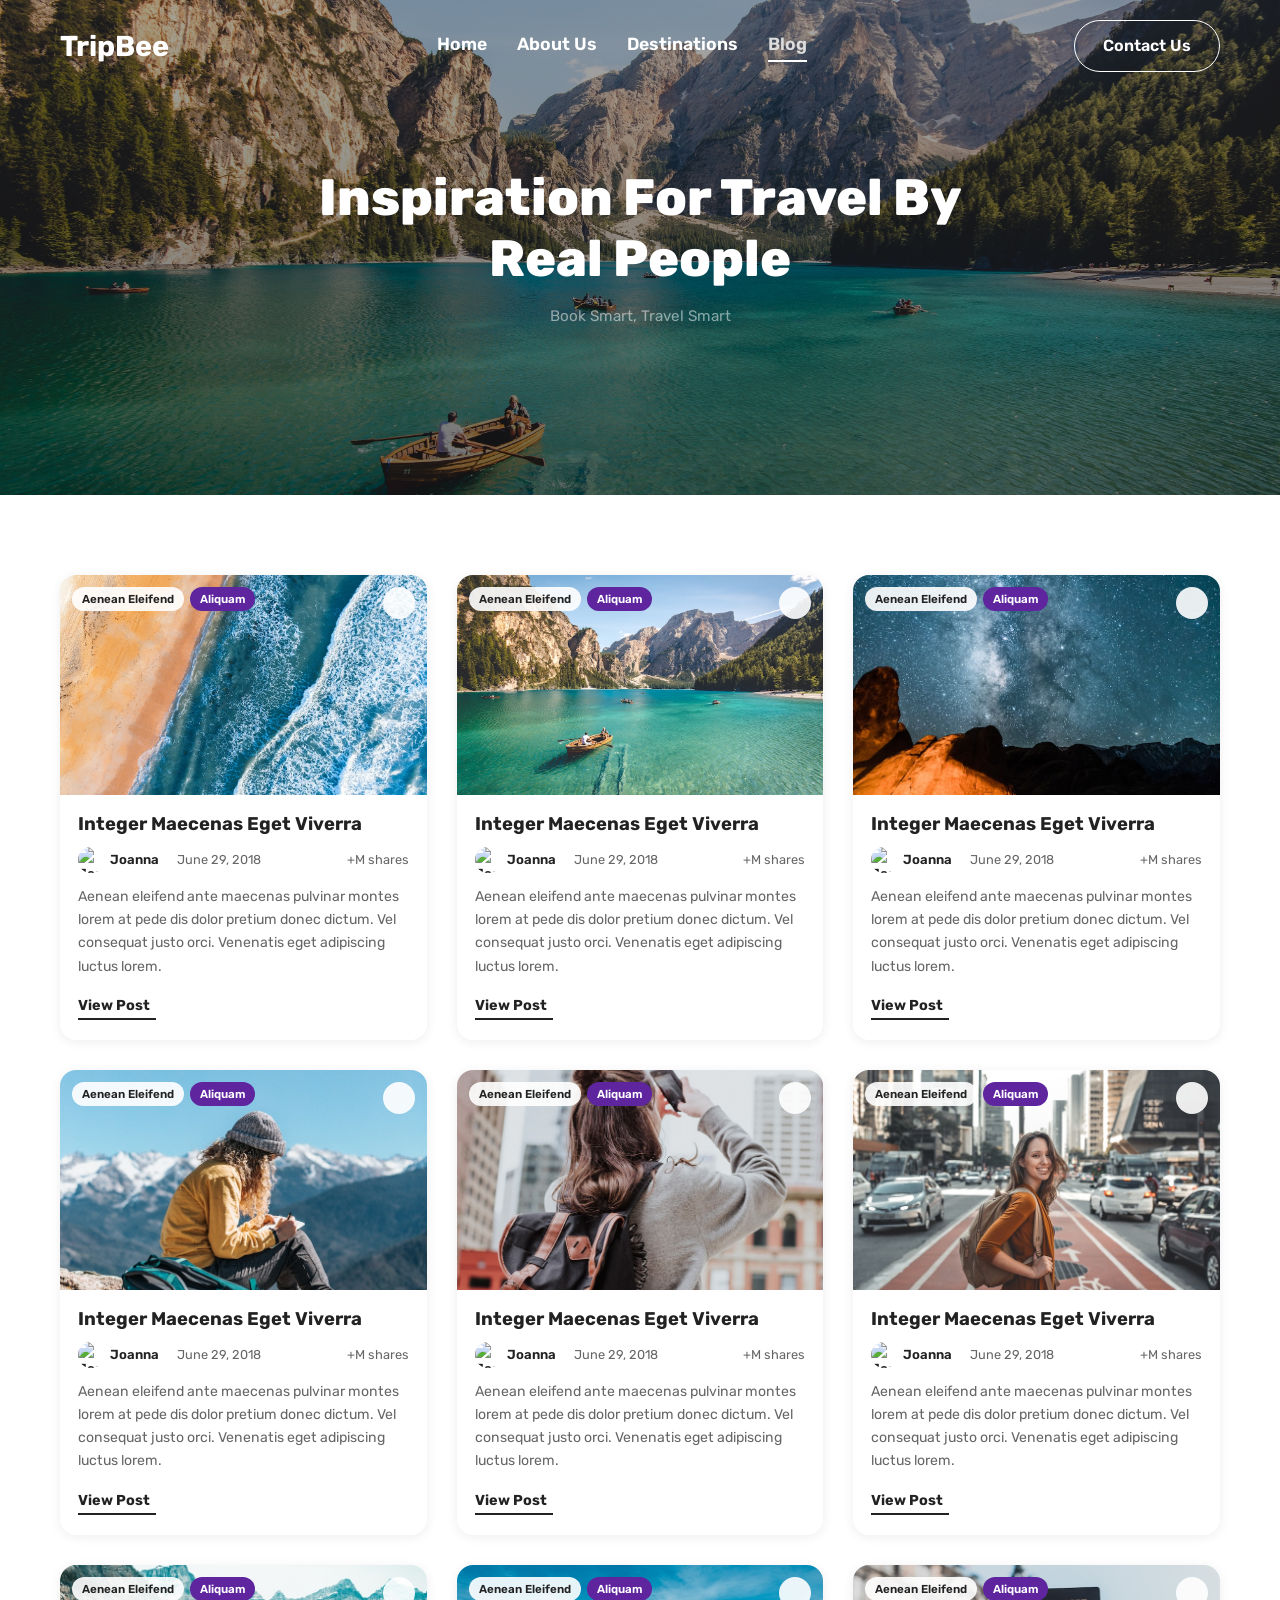
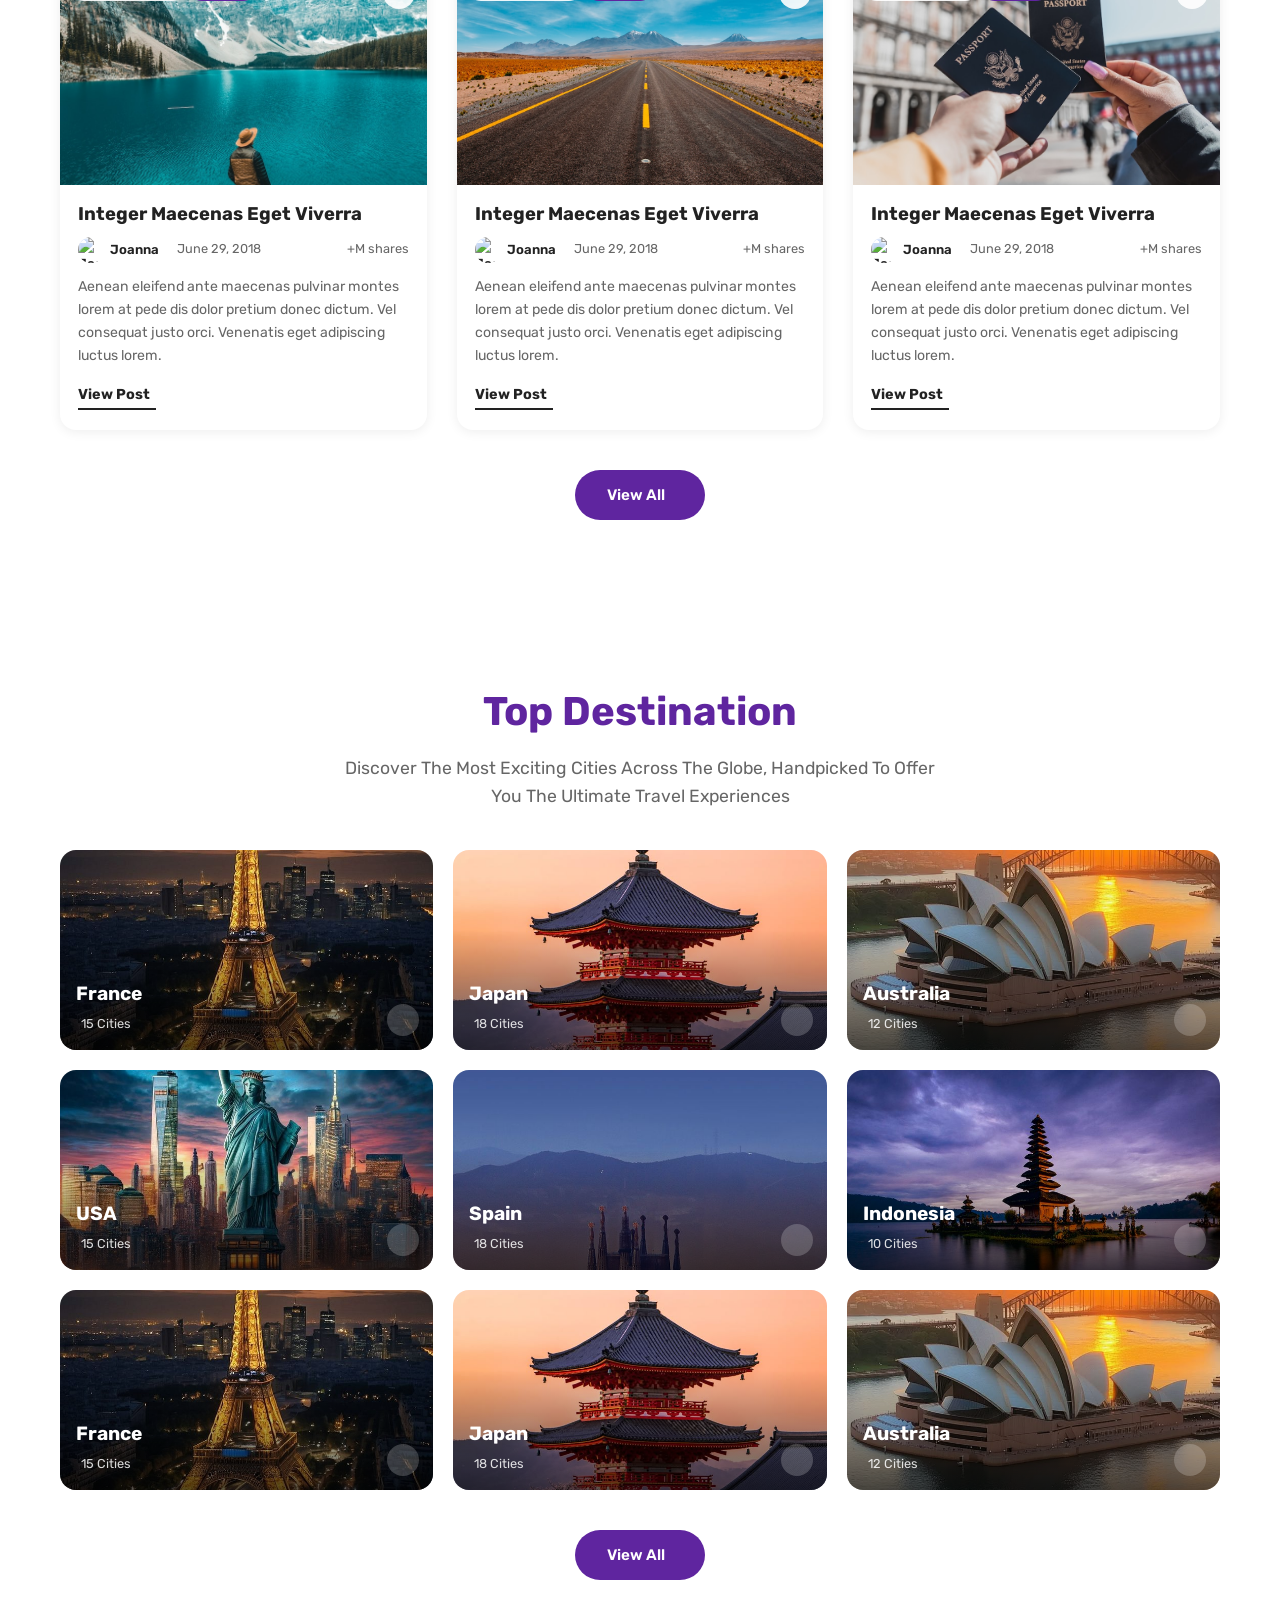
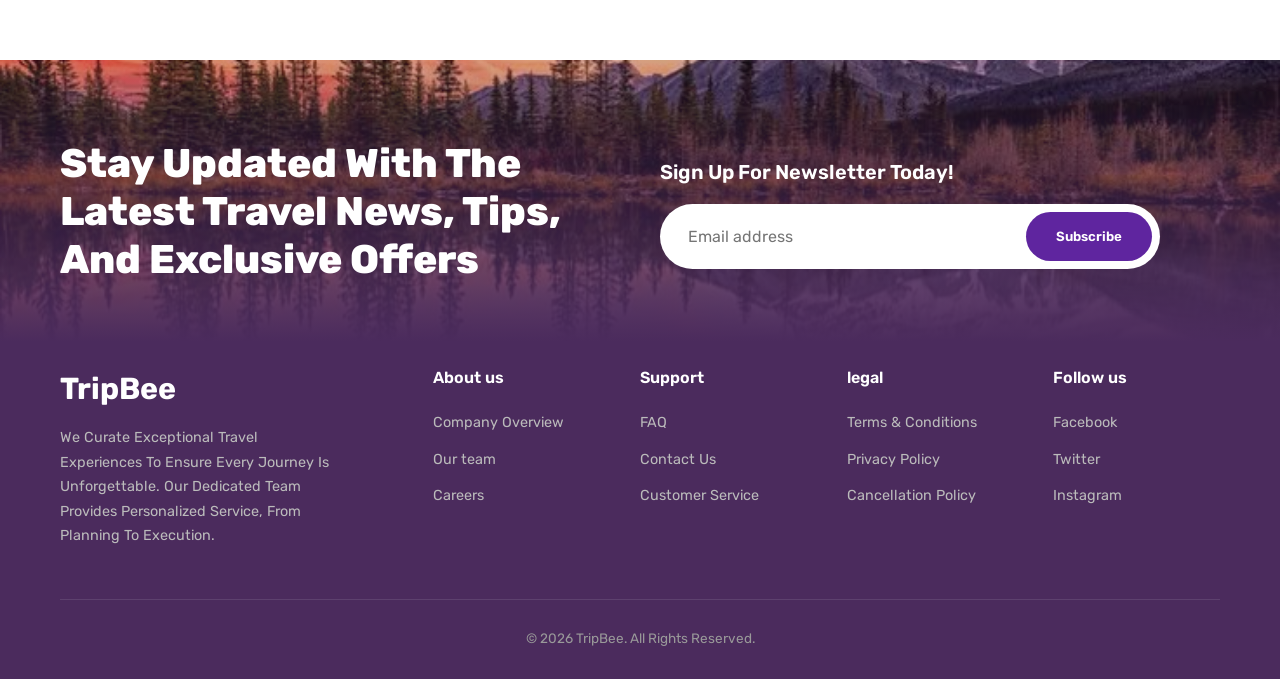
==== commit 6dfe4293: "Last Commit" ====
--- a/Blog.html
+++ b/Blog.html
@@ -45,8 +45,7 @@
                 <!-- Card 1 -->
                 <div class="blog-card">
                     <div class="blog-img-wrap">
-                        <img src="https://images.unsplash.com/photo-1476514525535-07fb3b4ae5f1?w=600&h=400&fit=crop"
-                            alt="Blog" />
+                        <img src="assets/images/blog/2.jpg" alt="Blog" />
                         <div class="blog-tags"><span class="tag">Aenean Eleifend</span><span
                                 class="tag purple">Aliquam</span></div>
                         <div class="blog-bookmark"><i class="hgi hgi-bookmark-01"></i></div>
@@ -70,8 +69,7 @@
                 <!-- Card 2 -->
                 <div class="blog-card">
                     <div class="blog-img-wrap">
-                        <img src="https://images.unsplash.com/photo-1501555088652-021faa106b9b?w=600&h=400&fit=crop"
-                            alt="Blog" />
+                        <img src="assets/images/blog/3.jpg" alt="Blog" />
                         <div class="blog-tags"><span class="tag">Aenean Eleifend</span><span
                                 class="tag purple">Aliquam</span></div>
                         <div class="blog-bookmark"><i class="hgi hgi-bookmark-01"></i></div>
@@ -95,8 +93,7 @@
                 <!-- Card 3 -->
                 <div class="blog-card">
                     <div class="blog-img-wrap">
-                        <img src="https://images.unsplash.com/photo-1469854523086-cc02fe5d8800?w=600&h=400&fit=crop"
-                            alt="Blog" />
+                        <img src="assets/images/blog/4.jpg" alt="Blog" />
                         <div class="blog-tags"><span class="tag">Aenean Eleifend</span><span
                                 class="tag purple">Aliquam</span></div>
                         <div class="blog-bookmark"><i class="hgi hgi-bookmark-01"></i></div>
@@ -120,8 +117,7 @@
                 <!-- Card 4 -->
                 <div class="blog-card">
                     <div class="blog-img-wrap">
-                        <img src="https://images.unsplash.com/photo-1528543606781-2f6e6857f318?w=600&h=400&fit=crop"
-                            alt="Blog" />
+                        <img src="assets/images/blog/5.jpg" alt="Blog" />
                         <div class="blog-tags"><span class="tag">Aenean Eleifend</span><span
                                 class="tag purple">Aliquam</span></div>
                         <div class="blog-bookmark"><i class="hgi hgi-bookmark-01"></i></div>
@@ -145,8 +141,7 @@
                 <!-- Card 5 -->
                 <div class="blog-card">
                     <div class="blog-img-wrap">
-                        <img src="https://images.unsplash.com/photo-1503220317375-aaad61436b1b?w=600&h=400&fit=crop"
-                            alt="Blog" />
+                        <img src="assets/images/blog/6.jpg" alt="Blog" />
                         <div class="blog-tags"><span class="tag">Aenean Eleifend</span><span
                                 class="tag purple">Aliquam</span></div>
                         <div class="blog-bookmark"><i class="hgi hgi-bookmark-01"></i></div>
@@ -170,8 +165,7 @@
                 <!-- Card 6 -->
                 <div class="blog-card">
                     <div class="blog-img-wrap">
-                        <img src="https://images.unsplash.com/photo-1488085061387-422e29b40080?w=600&h=400&fit=crop"
-                            alt="Blog" />
+                        <img src="assets/images/blog/7.jpg" alt="Blog" />
                         <div class="blog-tags"><span class="tag">Aenean Eleifend</span><span
                                 class="tag purple">Aliquam</span></div>
                         <div class="blog-bookmark"><i class="hgi hgi-bookmark-01"></i></div>
@@ -195,8 +189,7 @@
                 <!-- Card 7 -->
                 <div class="blog-card">
                     <div class="blog-img-wrap">
-                        <img src="https://images.unsplash.com/photo-1507525428034-b723cf961d3e?w=600&h=400&fit=crop"
-                            alt="Blog" />
+                        <img src="assets/images/blog/8.jpg" alt="Blog" />
                         <div class="blog-tags"><span class="tag">Aenean Eleifend</span><span
                                 class="tag purple">Aliquam</span></div>
                         <div class="blog-bookmark"><i class="hgi hgi-bookmark-01"></i></div>
@@ -220,8 +213,7 @@
                 <!-- Card 8 -->
                 <div class="blog-card">
                     <div class="blog-img-wrap">
-                        <img src="https://images.unsplash.com/photo-1469854523086-cc02fe5d8800?w=600&h=400&fit=crop"
-                            alt="Blog" />
+                        <img src="assets/images/blog/9.jpg" alt="Blog" />
                         <div class="blog-tags"><span class="tag">Aenean Eleifend</span><span
                                 class="tag purple">Aliquam</span></div>
                         <div class="blog-bookmark"><i class="hgi hgi-bookmark-01"></i></div>
@@ -245,8 +237,7 @@
                 <!-- Card 9 -->
                 <div class="blog-card">
                     <div class="blog-img-wrap">
-                        <img src="https://images.unsplash.com/photo-1452421822248-d4c2b47f0c81?w=600&h=400&fit=crop"
-                            alt="Blog" />
+                        <img src="assets/images/blog/10.jpg" alt="Blog" />
                         <div class="blog-tags"><span class="tag">Aenean Eleifend</span><span
                                 class="tag purple">Aliquam</span></div>
                         <div class="blog-bookmark"><i class="hgi hgi-bookmark-01"></i></div>
@@ -285,8 +276,7 @@
             <div class="dest-grid">
 
                 <div class="dest-card">
-                    <img src="https://images.unsplash.com/photo-1499856871958-5b9357976b82?w=600&h=400&fit=crop"
-                        alt="France" />
+                    <img src="assets/images/blog/11.png" alt="France" />
                     <div class="dest-overlay">
                         <div class="dest-name">France</div>
                         <div class="dest-cities"><i class="hgi hgi-building-04"></i> 15 Cities</div>
@@ -295,8 +285,7 @@
                 </div>
 
                 <div class="dest-card">
-                    <img src="https://images.unsplash.com/photo-1490806843957-31f4c9a91c65?w=600&h=400&fit=crop"
-                        alt="Japan" />
+                    <img src="assets/images/blog/12.png" alt="Japan" />
                     <div class="dest-overlay">
                         <div class="dest-name">Japan</div>
                         <div class="dest-cities"><i class="hgi hgi-building-04"></i> 18 Cities</div>
@@ -305,8 +294,7 @@
                 </div>
 
                 <div class="dest-card">
-                    <img src="https://images.unsplash.com/photo-1506973035872-a4ec16b8e8d9?w=600&h=400&fit=crop"
-                        alt="Australia" />
+                    <img src="assets/images/blog/13.png" alt="Australia" />
                     <div class="dest-overlay">
                         <div class="dest-name">Australia</div>
                         <div class="dest-cities"><i class="hgi hgi-building-04"></i> 12 Cities</div>
@@ -315,8 +303,7 @@
                 </div>
 
                 <div class="dest-card">
-                    <img src="https://images.unsplash.com/photo-1485738422979-f5c462d49f74?w=600&h=400&fit=crop"
-                        alt="USA" />
+                    <img src="assets/images/blog/14.png" alt="USA" />
                     <div class="dest-overlay">
                         <div class="dest-name">USA</div>
                         <div class="dest-cities"><i class="hgi hgi-building-04"></i> 15 Cities</div>
@@ -325,8 +312,7 @@
                 </div>
 
                 <div class="dest-card">
-                    <img src="https://images.unsplash.com/photo-1539037116277-4db20889f2d4?w=600&h=400&fit=crop"
-                        alt="Spain" />
+                    <img src="assets/images/blog/15.png" alt="Spain" />
                     <div class="dest-overlay">
                         <div class="dest-name">Spain</div>
                         <div class="dest-cities"><i class="hgi hgi-building-04"></i> 18 Cities</div>
@@ -335,8 +321,7 @@
                 </div>
 
                 <div class="dest-card">
-                    <img src="https://images.unsplash.com/photo-1537996194471-e657df975ab4?w=600&h=400&fit=crop"
-                        alt="Indonesia" />
+                    <img src="assets/images/blog/16.png" alt="Indonesia" />
                     <div class="dest-overlay">
                         <div class="dest-name">Indonesia</div>
                         <div class="dest-cities"><i class="hgi hgi-building-04"></i> 10 Cities</div>
@@ -345,8 +330,7 @@
                 </div>
 
                 <div class="dest-card">
-                    <img src="https://images.unsplash.com/photo-1499856871958-5b9357976b82?w=600&h=400&fit=crop"
-                        alt="France" />
+                    <img src="assets/images/blog/17.png" alt="France" />
                     <div class="dest-overlay">
                         <div class="dest-name">France</div>
                         <div class="dest-cities"><i class="hgi hgi-building-04"></i> 15 Cities</div>
@@ -355,8 +339,7 @@
                 </div>
 
                 <div class="dest-card">
-                    <img src="https://images.unsplash.com/photo-1490806843957-31f4c9a91c65?w=600&h=400&fit=crop"
-                        alt="Japan" />
+                    <img src="assets/images/blog/18.png" alt="Japan" />
                     <div class="dest-overlay">
                         <div class="dest-name">Japan</div>
                         <div class="dest-cities"><i class="hgi hgi-building-04"></i> 18 Cities</div>
@@ -365,8 +348,7 @@
                 </div>
 
                 <div class="dest-card">
-                    <img src="https://images.unsplash.com/photo-1506973035872-a4ec16b8e8d9?w=600&h=400&fit=crop"
-                        alt="Australia" />
+                    <img src="assets/images/blog/19.png" alt="Australia" />
                     <div class="dest-overlay">
                         <div class="dest-name">Australia</div>
                         <div class="dest-cities"><i class="hgi hgi-building-04"></i> 12 Cities</div>
--- a/style.css
+++ b/style.css
@@ -199,7 +199,7 @@
   height: 60vh;
   min-height: 420px;
   background: linear-gradient(rgba(0, 0, 0, .45), rgba(0, 0, 0, .65)),
-    url('https://images.unsplash.com/photo-1506905925346-21bda4d32df4?w=1600') center/cover no-repeat;
+    url('/assets/images/about_us/about1.png') center/cover no-repeat;
 }
 
 body.page-about .hero h1 {
@@ -209,7 +209,7 @@
 
 body.page-about .hero p {
   font-size: 1.1rem;
-  opacity: .85;
+  opacity: 0.85;
   margin-bottom: 28px;
 }
 
@@ -218,7 +218,7 @@
   height: 55vh;
   min-height: 380px;
   background: linear-gradient(rgba(0, 0, 0, .35), rgba(0, 0, 0, .55)),
-    url('https://images.unsplash.com/photo-1501854140801-50d01698950b?w=1600') center/cover no-repeat;
+    url('assets/images/blog/1.jpg') center/cover no-repeat;
 }
 
 body.page-blog .hero h1 {
@@ -382,7 +382,7 @@
 
 /* ── GATEWAY / INTRO (about) ── */
 .gateway {
-  padding: 80px 0;
+  padding: 80px 0 20px;
 }
 
 .gateway .container {
@@ -392,14 +392,15 @@
 }
 
 .gateway-left {
-  flex: 1;
+  width: 100%;
 }
 
 .gateway-left h2 {
-  font-size: 2.4rem;
-  font-weight: 700;
-  margin-bottom: 16px;
+  font-size: 3.5rem;
+  font-weight: 800;
+  margin-bottom: 24px;
   color: var(--text-dark);
+  letter-spacing: -0.04em;
 }
 
 .gateway-left h2 span {
@@ -407,20 +408,20 @@
 }
 
 .gateway-left p {
-  color: var(--text-light);
-  font-size: 1rem;
+  color: #798897;
+  font-size: 1.15rem;
   line-height: 1.7;
 }
 
 /* ── TIMELINE (about) ── */
 .timeline {
-  padding: 40px 0 80px;
+  padding: 20px 0 80px;
 }
 
 .timeline-grid {
   display: grid;
   grid-template-columns: repeat(4, 1fr);
-  gap: 24px;
+  gap: 30px;
   margin-top: 0;
 }
 
@@ -429,30 +430,39 @@
 }
 
 .timeline-year {
-  display: inline-flex;
-  align-items: center;
-  gap: 6px;
+  display: flex;
+  align-items: center;
+  gap: 8px;
   color: var(--primary);
   font-weight: 700;
-  font-size: 1rem;
-  margin-bottom: 10px;
+  font-size: 1.1rem;
+  margin-bottom: 20px;
+  width: 100%;
 }
 
 .timeline-year::before {
-  content: '✦';
-  font-size: .7rem;
+  content: '•';
+  font-size: 1.2rem;
+}
+
+.timeline-year::after {
+  content: '';
+  flex: 1;
+  height: 1px;
+  background-color: #E2E8F0;
+  margin-left: 5px;
 }
 
 .timeline-item h4 {
-  font-size: 1.05rem;
+  font-size: 1.3rem;
   font-weight: 700;
-  margin-bottom: 8px;
-  color: var(--text-dark);
+  margin-bottom: 12px;
+  color: var(--primary);
 }
 
 .timeline-item p {
-  font-size: .9rem;
-  color: var(--text-light);
+  font-size: 0.95rem;
+  color: #798897;
   line-height: 1.6;
 }
 
@@ -477,7 +487,7 @@
   border-radius: var(--border-radius-lg);
   overflow: hidden;
   height: 420px;
-  background: url('https://images.unsplash.com/photo-1501854140801-50d01698950b?w=1400') center/cover no-repeat;
+  background: url('assets/images/about_us/about2.png') center/cover no-repeat;
 }
 
 .video-overlay {
@@ -523,15 +533,17 @@
 }
 
 .vision-col h2 {
-  font-size: 2rem;
-  font-weight: 700;
-  margin-bottom: 16px;
-  color: var(--text-dark);
+  font-size: 2.5rem;
+  font-weight: 800;
+  margin-bottom: 24px;
+  color: var(--primary);
+  letter-spacing: -0.02em;
 }
 
 .vision-col p {
-  color: var(--text-light);
-  font-size: .95rem;
+  color: #798897;
+  font-size: 1rem;
+  line-height: 1.7;
   margin-bottom: 30px;
 }
 
@@ -540,7 +552,7 @@
   height: 280px;
   object-fit: cover;
   border-radius: var(--border-radius-md);
-  background: url('https://images.unsplash.com/photo-1464822759023-fed622ff2c3b?w=800') center/cover;
+  background: url('assets/images/about_us/about3.png') center/cover;
 }
 
 .mission-col {
@@ -548,10 +560,11 @@
 }
 
 .mission-col h2 {
-  font-size: 2rem;
-  font-weight: 700;
-  margin-bottom: 20px;
-  color: var(--text-dark);
+  font-size: 2.5rem;
+  font-weight: 800;
+  margin-bottom: 24px;
+  color: var(--primary);
+  letter-spacing: -0.02em;
 }
 
 .mission-item {
@@ -562,35 +575,30 @@
 }
 
 .mission-num {
-  min-width: 28px;
-  height: 28px;
-  border-radius: 50%;
-  background: var(--primary);
-  color: var(--white);
-  font-size: .85rem;
+  font-size: 1.2rem;
+  font-weight: 800;
+  color: var(--primary);
+  margin-top: 0;
+  display: block;
+}
+
+.mission-text h4 {
+  font-size: 1.2rem;
   font-weight: 700;
-  display: flex;
-  align-items: center;
-  justify-content: center;
-  margin-top: 2px;
-}
-
-.mission-text h4 {
-  font-size: 1rem;
-  font-weight: 700;
-  margin-bottom: 4px;
-  color: var(--text-dark);
+  margin-bottom: 10px;
+  color: var(--primary);
 }
 
 .mission-text p {
-  font-size: .88rem;
-  color: var(--text-light);
+  font-size: 0.95rem;
+  color: #798897;
   line-height: 1.6;
 }
 
 /* ── STATS BANNER (about) ── */
 .stats-banner {
-  background: var(--dark-bg);
+  background: #4B2B5D;
+  ;
   padding: 60px 0;
 }
 
@@ -1228,12 +1236,14 @@
 .team-member .member-info {
   display: flex;
   flex-direction: column;
-  justify-content: center;
-  align-items: center;
+  justify-content: flex-end;
+  align-items: flex-start;
   gap: 12px;
   position: absolute;
   width: 100%;
-  bottom: 40px;
+  bottom: 30px;
+  padding: 0 24px;
+  box-sizing: border-box;
   z-index: 2;
 }
 
@@ -1243,7 +1253,7 @@
   font-weight: 600;
   font-size: 32px;
   line-height: 36px;
-  text-align: center;
+  text-align: left;
   letter-spacing: -0.04em;
   text-transform: capitalize;
   color: #FFFFFF;
@@ -1256,7 +1266,7 @@
   font-weight: 500;
   font-size: 16px;
   line-height: 18px;
-  text-align: center;
+  text-align: left;
   letter-spacing: -0.04em;
   text-transform: capitalize;
   color: #FFFFFF;
@@ -1554,15 +1564,6 @@
   color: var(--white);
 }
 
-body.page-about .newsletter {
-  background: linear-gradient(rgba(0, 0, 0, .6), rgba(0, 0, 0, .6)),
-    url('https://images.unsplash.com/photo-1488085061387-422e29b40080?w=1600') center/cover no-repeat;
-}
-
-body.page-blog .newsletter {
-  background: linear-gradient(rgba(0, 0, 0, .6), rgba(0, 0, 0, .6)),
-    url('https://images.unsplash.com/photo-1464822759023-fed622ff2c3b?w=1600') center/cover no-repeat;
-}
 
 .newsletter .container {
   display: flex;
@@ -1627,7 +1628,7 @@
 footer {
   background-color: #4B2B5D;
   color: var(--white);
-  padding: 70px 0 30px;
+  padding: 1px 0 30px;
 }
 
 .footer-grid {
